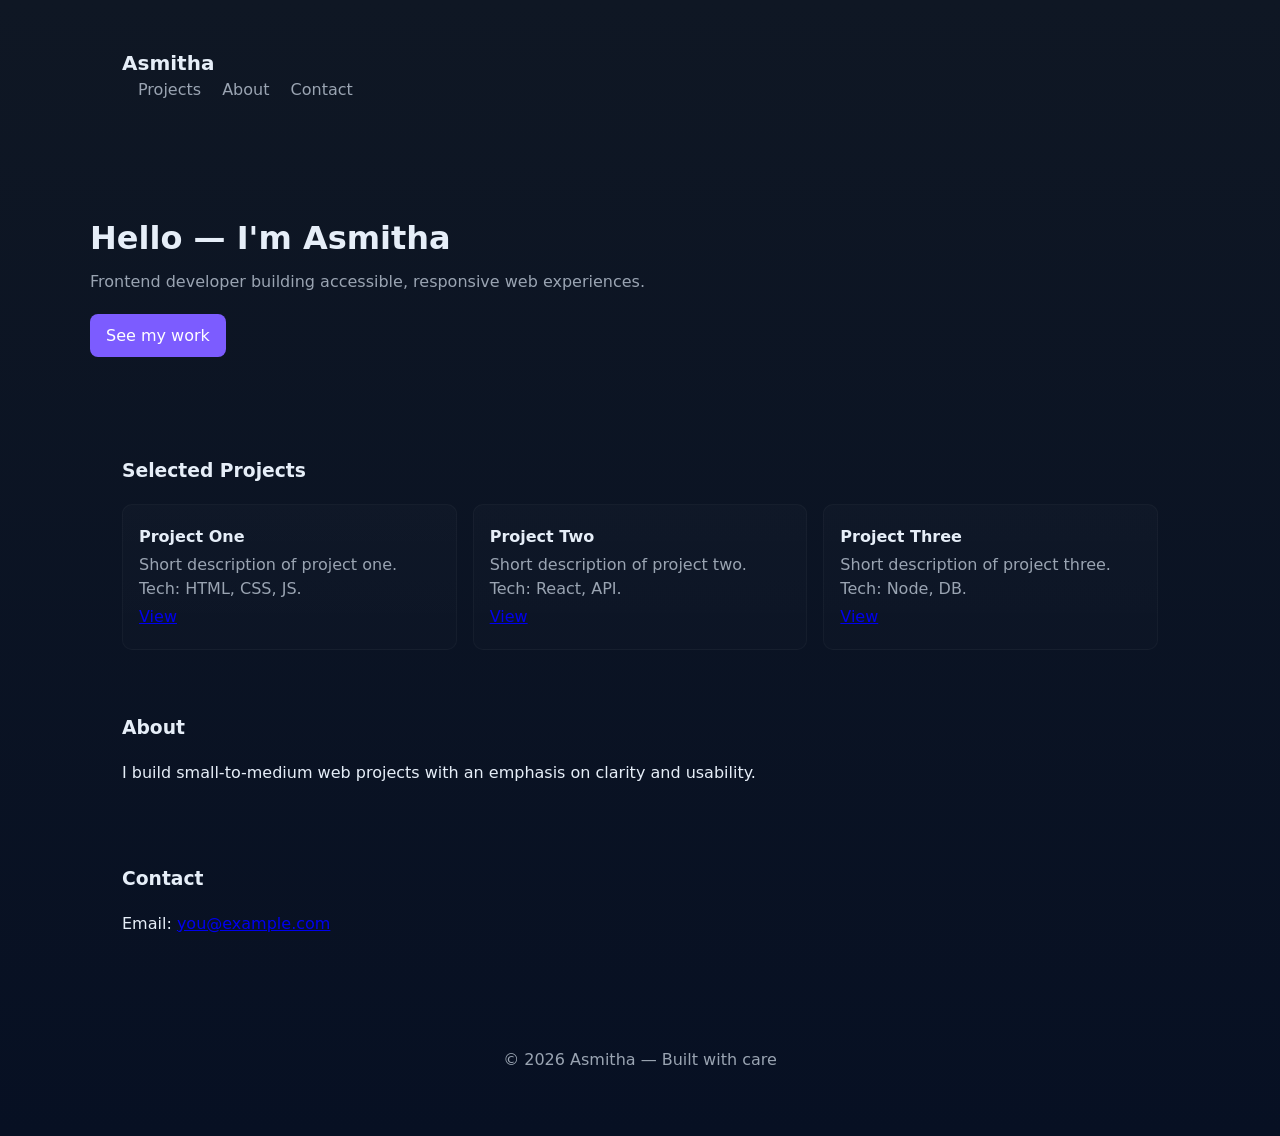
==== index.html @ 84547203 "portfolio home page" ====
<!doctype html>
<html lang="en">
<head>
  <meta charset="utf-8">
  <meta name="viewport" content="width=device-width,initial-scale=1">
  <title>Asmitha — Portfolio</title>
  <link rel="stylesheet" href="styles.css">
</head>
<body>
  <header class="site-header">
    <div class="container">
      <h1 class="site-title">Asmitha</h1>
      <nav class="site-nav">
        <a href="#projects">Projects</a>
        <a href="#about">About</a>
        <a href="#contact">Contact</a>
      </nav>
    </div>
  </header>

  <main>
    <section class="hero container">
      <h2>Hello — I'm Asmitha</h2>
      <p>Frontend developer building accessible, responsive web experiences.</p>
      <p class="cta"><a href="#projects">See my work</a></p>
    </section>

    <section id="projects" class="projects container">
      <h3>Selected Projects</h3>
      <div class="grid">
        <article class="card">
          <h4>Project One</h4>
          <p>Short description of project one. Tech: HTML, CSS, JS.</p>
          <p><a href="#">View</a></p>
        </article>
        <article class="card">
          <h4>Project Two</h4>
          <p>Short description of project two. Tech: React, API.</p>
          <p><a href="#">View</a></p>
        </article>
        <article class="card">
          <h4>Project Three</h4>
          <p>Short description of project three. Tech: Node, DB.</p>
          <p><a href="#">View</a></p>
        </article>
      </div>
    </section>

    <section id="about" class="about container">
      <h3>About</h3>
      <p>I build small-to-medium web projects with an emphasis on clarity and usability.</p>
    </section>

    <section id="contact" class="contact container">
      <h3>Contact</h3>
      <p>Email: <a href="mailto:you@example.com">you@example.com</a></p>
    </section>
  </main>

  <footer class="site-footer">
    <div class="container">© 2026 Asmitha — Built with care</div>
  </footer>
</body>
</html>
---- styles.css ----
:root{
  --bg:#0f1724;
  --card:#0b1220;
  --muted:#9aa4b2;
  --accent:#7c5cff;
  --text:#e6eef8;
  --max-width:1100px;
}
*{box-sizing:border-box}
body{font-family:Inter,system-ui,Segoe UI,Roboto,Arial,sans-serif;margin:0;background:linear-gradient(180deg,var(--bg),#071023);color:var(--text);line-height:1.5}
.container{max-width:var(--max-width);margin:0 auto;padding:2rem}
.site-header{background:transparent;padding:1rem 0}
.site-title{margin:0;font-size:1.25rem}
.site-nav a{color:var(--muted);text-decoration:none;margin-left:1rem}
.hero{padding:4rem 0;text-align:left}
.hero h2{font-size:2rem;margin:0 0 .5rem}
.hero p{color:var(--muted);margin:.25rem 0}
.cta a{display:inline-block;margin-top:1rem;padding:.6rem 1rem;background:var(--accent);color:white;border-radius:8px;text-decoration:none}
.projects h3,.about h3,.contact h3{margin-top:0}
.grid{display:grid;grid-template-columns:repeat(auto-fit,minmax(220px,1fr));gap:1rem}
.card{background:linear-gradient(180deg,rgba(255,255,255,0.02),rgba(255,255,255,0.01));padding:1rem;border-radius:10px;border:1px solid rgba(255,255,255,0.03)}
.card h4{margin:.25rem 0}
.card p{color:var(--muted);margin:.25rem 0}
.site-footer{padding:2rem 0;color:var(--muted);text-align:center}
@media (max-width:600px){.container{padding:1rem}.hero h2{font-size:1.5rem}}
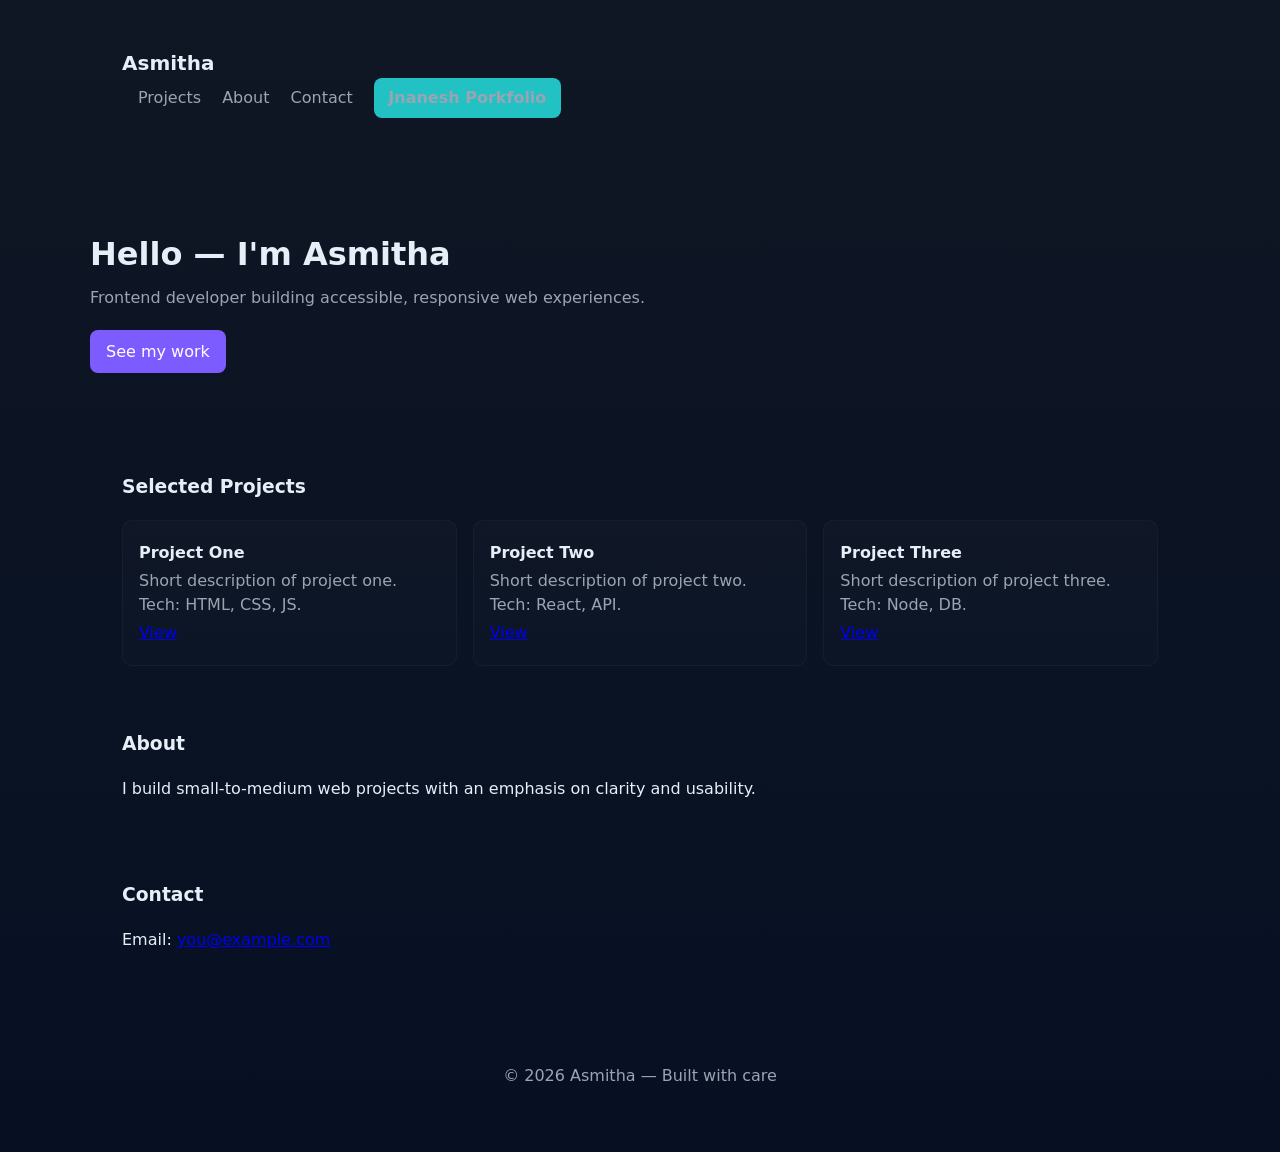
==== commit aead9a23: "i had created a porkfolio for jnanesh" ====
--- a/index.html
+++ b/index.html
@@ -14,6 +14,7 @@
         <a href="#projects">Projects</a>
         <a href="#about">About</a>
         <a href="#contact">Contact</a>
+        <a href="jnanesh.html" class="friend-portfolio-btn">Jnanesh Porkfolio</a>
       </nav>
     </div>
   </header>
--- a/styles.css
+++ b/styles.css
@@ -23,3 +23,7 @@
 .card p{color:var(--muted);margin:.25rem 0}
 .site-footer{padding:2rem 0;color:var(--muted);text-align:center}
 @media (max-width:600px){.container{padding:1rem}.hero h2{font-size:1.5rem}}
+
+/* Friend portfolio button */
+.friend-portfolio-btn{display:inline-block;margin-left:1rem;padding:.5rem .9rem;background:#22c1c3;color:#051222;border-radius:8px;text-decoration:none;font-weight:600}
+.friend-portfolio-btn:hover{opacity:0.95}
